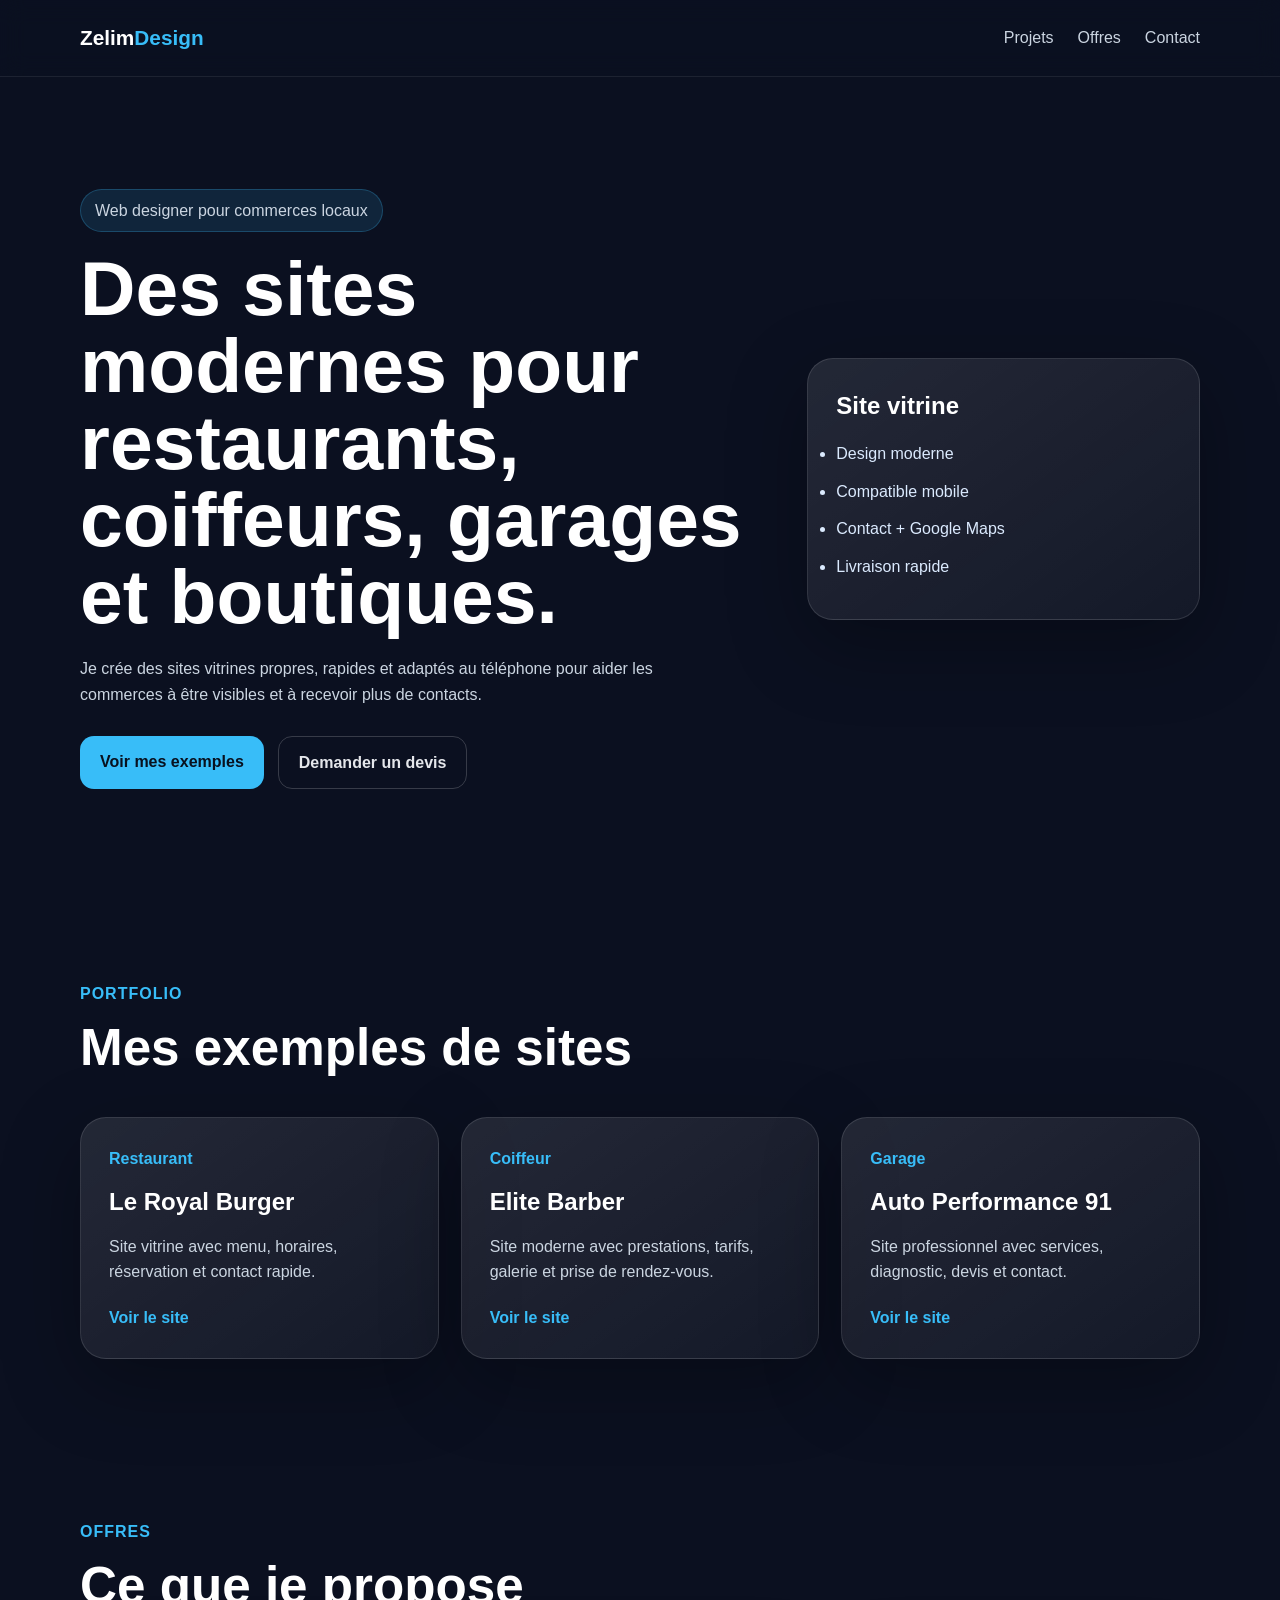
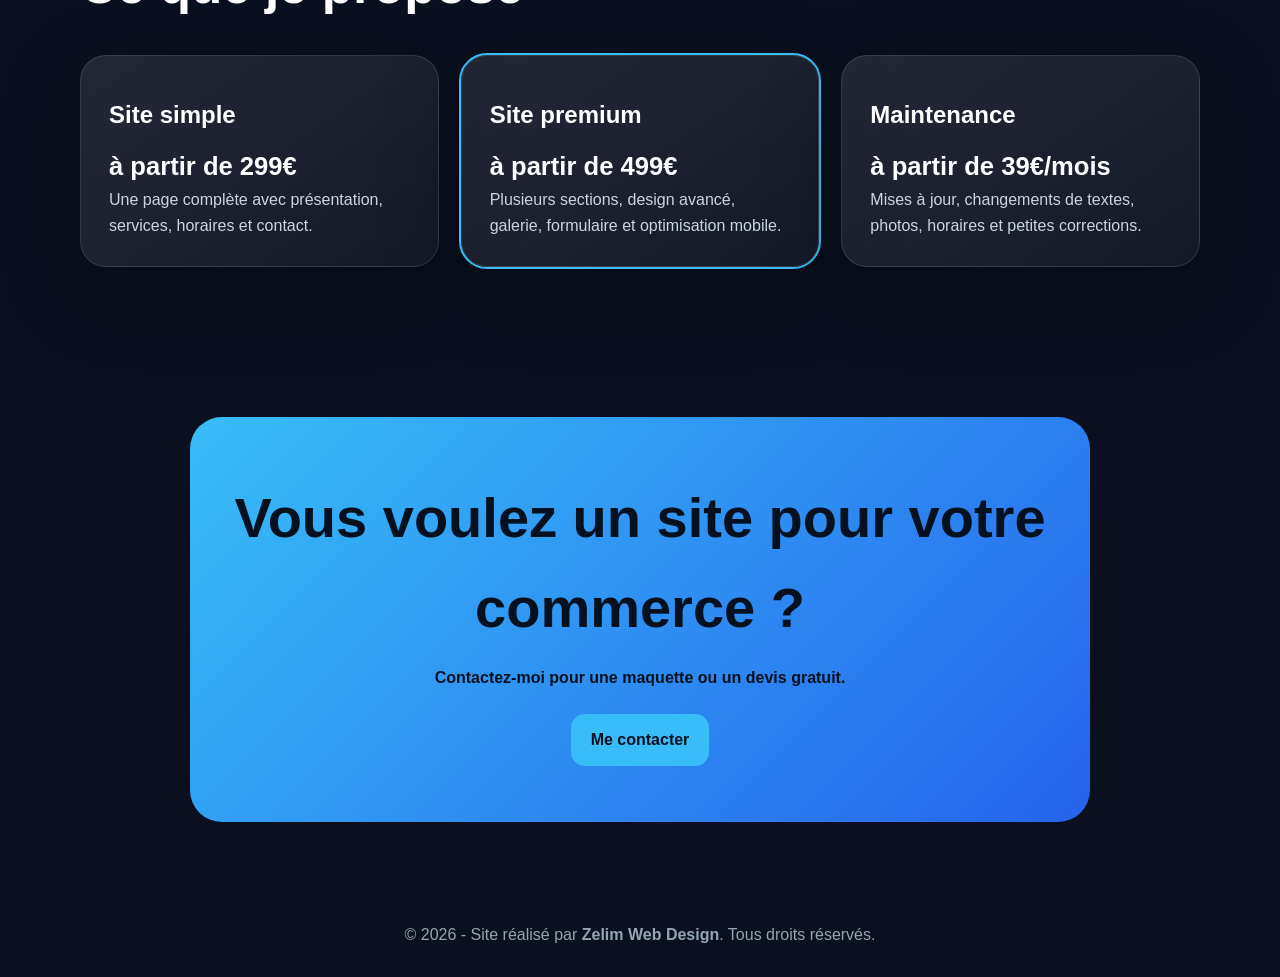
==== index.html @ 7e5e7289 "Add files via upload" ====
<!DOCTYPE html>
<html lang="fr">

<head>
  <meta charset="UTF-8" />
  <meta name="viewport" content="width=device-width, initial-scale=1.0" />
  <title>Zelim Web Design - Sites vitrines</title>
  <link rel="stylesheet" href="style.css" />
</head>

<body>
  <header class="header">
    <nav class="nav">
      <a href="#" class="logo">Zelim<span>Design</span></a>
      <div class="links">
        <a href="#projets">Projets</a>
        <a href="#offres">Offres</a>
        <a href="#contact">Contact</a>
      </div>
    </nav>
  </header>

  <main>
    <section class="hero">
      <div class="hero-text">
        <p class="badge">Web designer pour commerces locaux</p>
        <h1>Des sites modernes pour restaurants, coiffeurs, garages et boutiques.</h1>
        <p>
          Je crée des sites vitrines propres, rapides et adaptés au téléphone pour aider les commerces à être visibles
          et à recevoir plus de contacts.
        </p>
        <div class="hero-buttons">
          <a href="#projets" class="btn primary">Voir mes exemples</a>
          <a href="#contact" class="btn secondary">Demander un devis</a>
        </div>
      </div>
      <div class="hero-card">
        <h2>Site vitrine</h2>
        <ul>
          <li>Design moderne</li>
          <li>Compatible mobile</li>
          <li>Contact + Google Maps</li>
          <li>Livraison rapide</li>
        </ul>
      </div>
    </section>

    <section class="section" id="projets">
      <div class="section-title">
        <p>Portfolio</p>
        <h2>Mes exemples de sites</h2>
      </div>

      <div class="project-grid">
        <article class="project-card">
          <span>Restaurant</span>
          <h3>Le Royal Burger</h3>
          <p>Site vitrine avec menu, horaires, réservation et contact rapide.</p>
          <a href="resto/index.html">Voir le site</a>
        </article>

        <article class="project-card">
          <span>Coiffeur</span>
          <h3>Elite Barber</h3>
          <p>Site moderne avec prestations, tarifs, galerie et prise de rendez-vous.</p>
          <a href="coiffeur/index.html">Voir le site</a>
        </article>

        <article class="project-card">
          <span>Garage</span>
          <h3>Auto Performance 91</h3>
          <p>Site professionnel avec services, diagnostic, devis et contact.</p>
          <a href="garage/index.html">Voir le site</a>
        </article>
      </div>
    </section>

    <section class="section offers" id="offres">
      <div class="section-title">
        <p>Offres</p>
        <h2>Ce que je propose</h2>
      </div>

      <div class="offer-grid">
        <div class="offer">
          <h3>Site simple</h3>
          <p class="price">à partir de 299€</p>
          <p>Une page complète avec présentation, services, horaires et contact.</p>
        </div>
        <div class="offer featured">
          <h3>Site premium</h3>
          <p class="price">à partir de 499€</p>
          <p>Plusieurs sections, design avancé, galerie, formulaire et optimisation mobile.</p>
        </div>
        <div class="offer">
          <h3>Maintenance</h3>
          <p class="price">à partir de 39€/mois</p>
          <p>Mises à jour, changements de textes, photos, horaires et petites corrections.</p>
        </div>
      </div>
    </section>

    <section class="contact" id="contact">
      <h2>Vous voulez un site pour votre commerce ?</h2>
      <p>Contactez-moi pour une maquette ou un devis gratuit.</p>
      <a class="btn primary" href="mailto:zelim.05@outlook.fr">Me contacter</a>
    </section>
  </main>

  <footer>
    <p>© 2026 - Site réalisé par <strong>Zelim Web Design</strong>. Tous droits réservés.</p>
  </footer>
</body>

</html>
---- style.css ----
* {
  box-sizing: border-box;
  margin: 0;
  padding: 0;
}

body {
  font-family: Arial, sans-serif;
  background: #0b1020;
  color: #ffffff;
  line-height: 1.6;
}

a {
  color: inherit;
  text-decoration: none;
}

.header {
  position: sticky;
  top: 0;
  z-index: 10;
  background: rgba(11, 16, 32, 0.88);
  backdrop-filter: blur(12px);
  border-bottom: 1px solid rgba(255, 255, 255, 0.08);
}

.nav {
  width: min(1120px, 92%);
  margin: auto;
  height: 76px;
  display: flex;
  align-items: center;
  justify-content: space-between;
}

.logo {
  font-weight: 800;
  font-size: 1.3rem;
}

.logo span {
  color: #38bdf8;
}

.links {
  display: flex;
  gap: 24px;
  color: #cbd5e1;
}

.links a:hover {
  color: #38bdf8;
}

.hero {
  width: min(1120px, 92%);
  margin: auto;
  min-height: calc(100vh - 76px);
  display: grid;
  grid-template-columns: 1.4fr 0.8fr;
  align-items: center;
  gap: 40px;
  padding: 70px 0;
}

.badge {
  display: inline-block;
  color: #38bdf8;
  background: rgba(56, 189, 248, 0.12);
  border: 1px solid rgba(56, 189, 248, 0.25);
  padding: 8px 14px;
  border-radius: 999px;
  margin-bottom: 18px;
}

.hero h1 {
  font-size: clamp(2.4rem, 6vw, 5rem);
  line-height: 1;
  margin-bottom: 22px;
}

.hero p {
  color: #cbd5e1;
  max-width: 640px;
}

.hero-buttons {
  display: flex;
  gap: 14px;
  margin-top: 28px;
  flex-wrap: wrap;
}

.btn {
  display: inline-flex;
  padding: 13px 20px;
  border-radius: 14px;
  font-weight: 700;
}

.primary {
  background: #38bdf8;
  color: #08111f;
}

.secondary {
  border: 1px solid rgba(255, 255, 255, 0.18);
  color: #e5e7eb;
}

.hero-card,
.project-card,
.offer {
  background: linear-gradient(145deg, rgba(255, 255, 255, 0.1), rgba(255, 255, 255, 0.04));
  border: 1px solid rgba(255, 255, 255, 0.12);
  border-radius: 26px;
  padding: 28px;
  box-shadow: 0 24px 80px rgba(0, 0, 0, 0.3);
}

.hero-card h2 {
  margin-bottom: 16px;
}

.hero-card li {
  margin: 12px 0;
  color: #dbeafe;
}

.section {
  width: min(1120px, 92%);
  margin: auto;
  padding: 80px 0;
}

.section-title {
  margin-bottom: 28px;
}

.section-title p {
  color: #38bdf8;
  font-weight: 700;
  text-transform: uppercase;
  letter-spacing: 1px;
}

.section-title h2 {
  font-size: clamp(2rem, 4vw, 3.4rem);
}

.project-grid,
.offer-grid {
  display: grid;
  grid-template-columns: repeat(3, 1fr);
  gap: 22px;
}

.project-card span {
  color: #38bdf8;
  font-weight: 800;
}

.project-card h3,
.offer h3 {
  font-size: 1.5rem;
  margin: 12px 0;
}

.project-card p,
.offer p {
  color: #cbd5e1;
}

.project-card a {
  display: inline-block;
  margin-top: 20px;
  color: #38bdf8;
  font-weight: 800;
}

.price {
  font-size: 1.6rem;
  color: #ffffff !important;
  font-weight: 800;
}

.featured {
  outline: 2px solid #38bdf8;
}

.contact {
  width: min(900px, 92%);
  margin: 70px auto;
  text-align: center;
  background: linear-gradient(135deg, #38bdf8, #2563eb);
  color: #06111f;
  border-radius: 32px;
  padding: 56px 24px;
}

.contact h2 {
  font-size: clamp(2rem, 5vw, 3.5rem);
}

.contact p {
  margin: 12px 0 24px;
  font-weight: 600;
}

footer {
  text-align: center;
  color: #94a3b8;
  padding: 30px;
}

@media (max-width: 850px) {
  .links {
    display: none;
  }

  .hero {
    grid-template-columns: 1fr;
  }

  .project-grid,
  .offer-grid {
    grid-template-columns: 1fr;
  }

  footer {
    text-align: center;
    padding: 25px;
    background: #111;
    color: white;
    font-size: 14px;
  }

  footer strong {
    color: #00c3ff;
  }

  .watermark-logo {
    position: fixed;
    bottom: 20px;
    right: 20px;
    z-index: 9999;
    opacity: 0.25;
    pointer-events: none;
  }

  .watermark-logo img {
    width: 90px;
    height: auto;
    display: block;
  }

  .brand-logo img {
  width: 160px;
  height: auto;
  display: block;
}
}
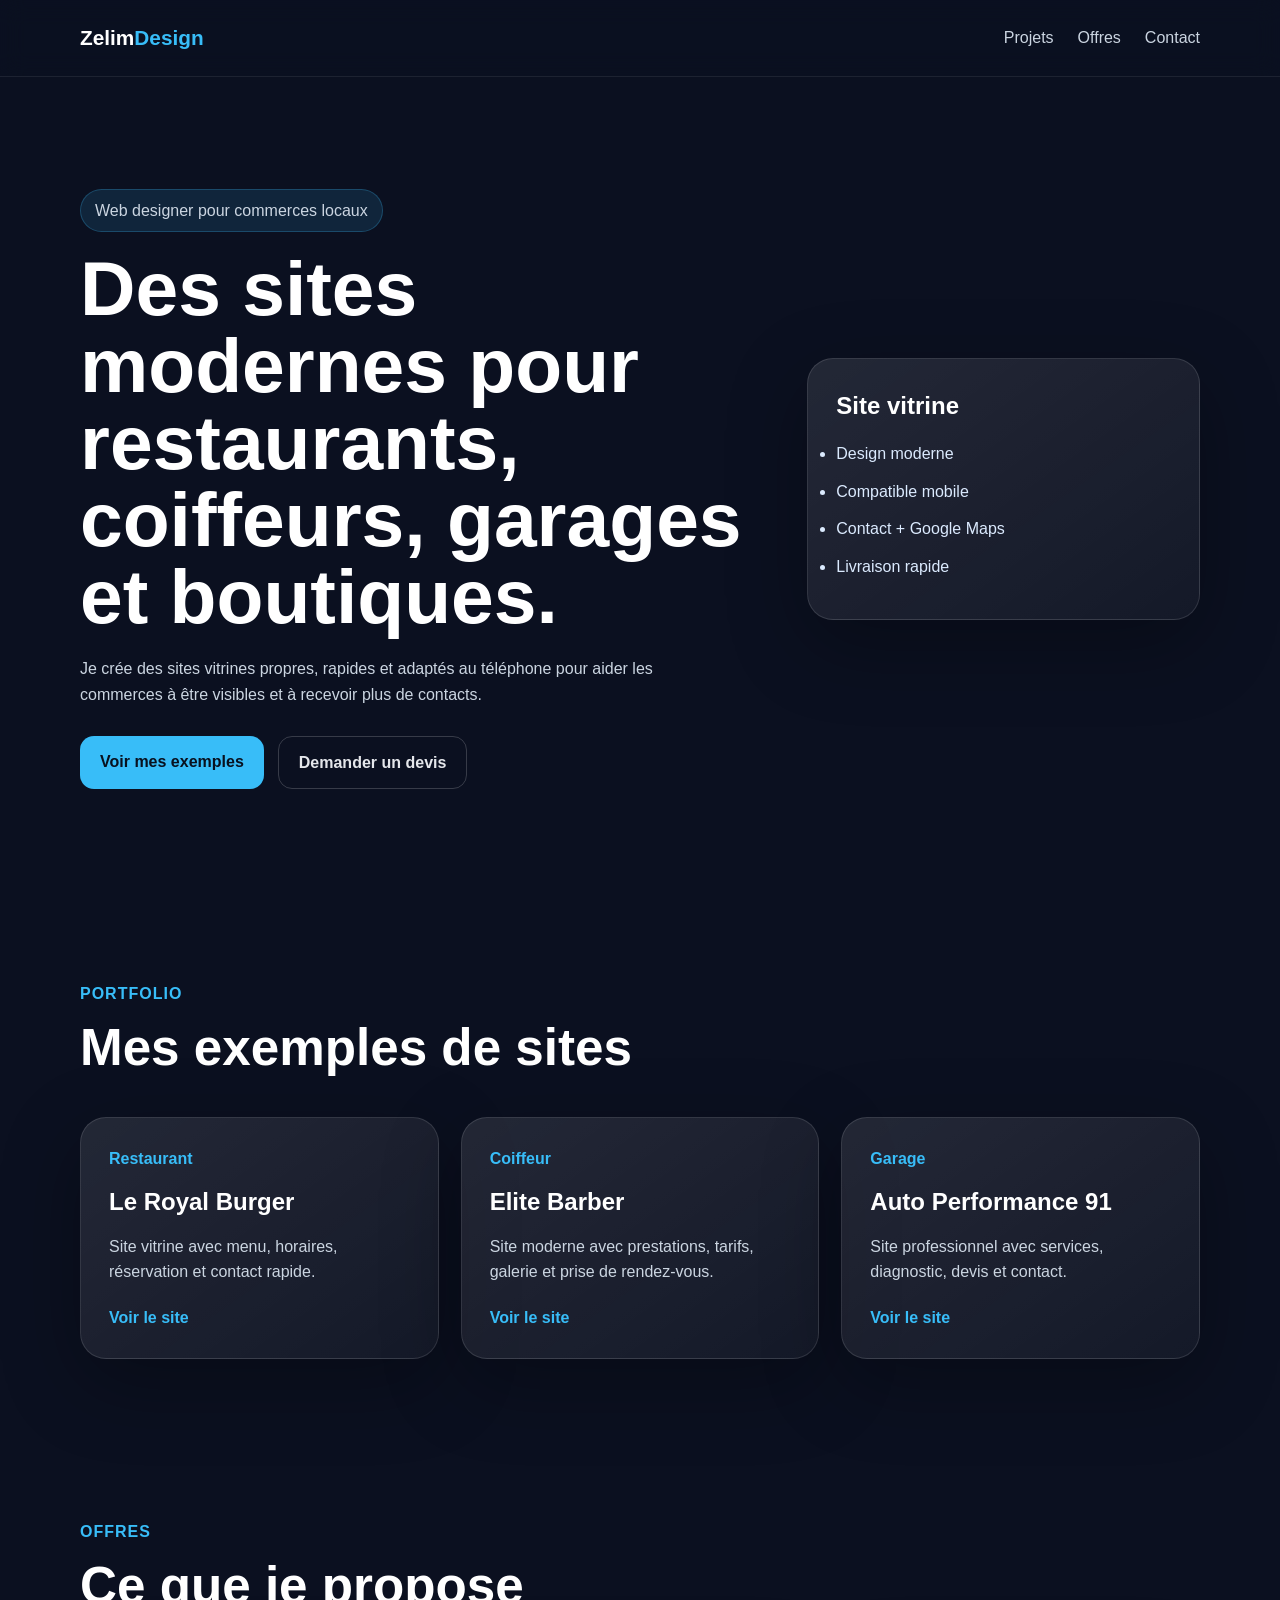
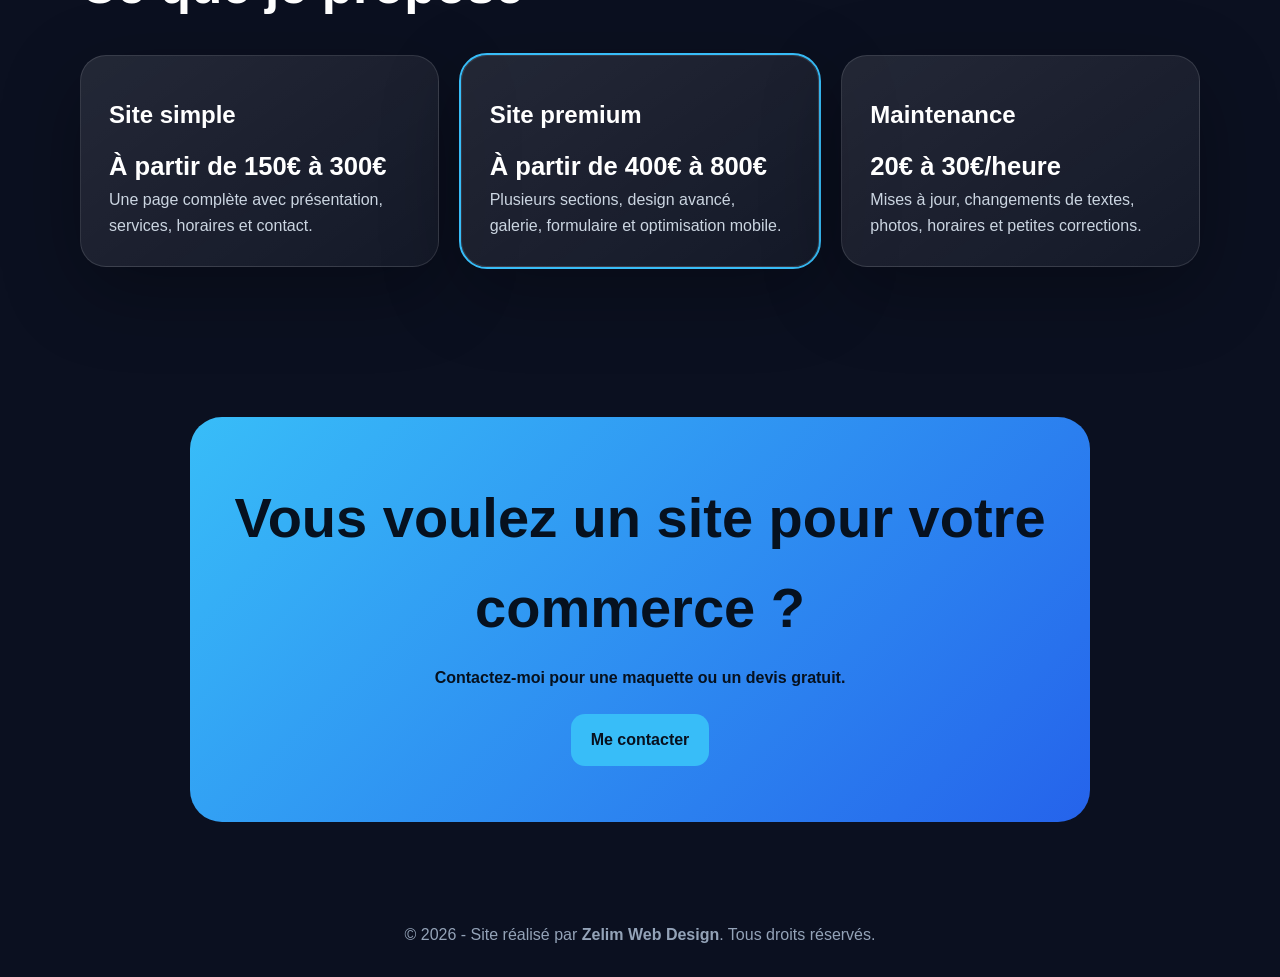
==== commit 842d0903: "Update index.html" ====
--- a/index.html
+++ b/index.html
@@ -84,17 +84,17 @@
       <div class="offer-grid">
         <div class="offer">
           <h3>Site simple</h3>
-          <p class="price">à partir de 299€</p>
+          <p class="price">À partir de 150€ à 300€</p>
           <p>Une page complète avec présentation, services, horaires et contact.</p>
         </div>
         <div class="offer featured">
           <h3>Site premium</h3>
-          <p class="price">à partir de 499€</p>
+          <p class="price">À partir de 400€ à 800€</p>
           <p>Plusieurs sections, design avancé, galerie, formulaire et optimisation mobile.</p>
         </div>
         <div class="offer">
           <h3>Maintenance</h3>
-          <p class="price">à partir de 39€/mois</p>
+          <p class="price">20€ à 30€/heure</p>
           <p>Mises à jour, changements de textes, photos, horaires et petites corrections.</p>
         </div>
       </div>
@@ -112,4 +112,4 @@
   </footer>
 </body>
 
-</html>+</html>
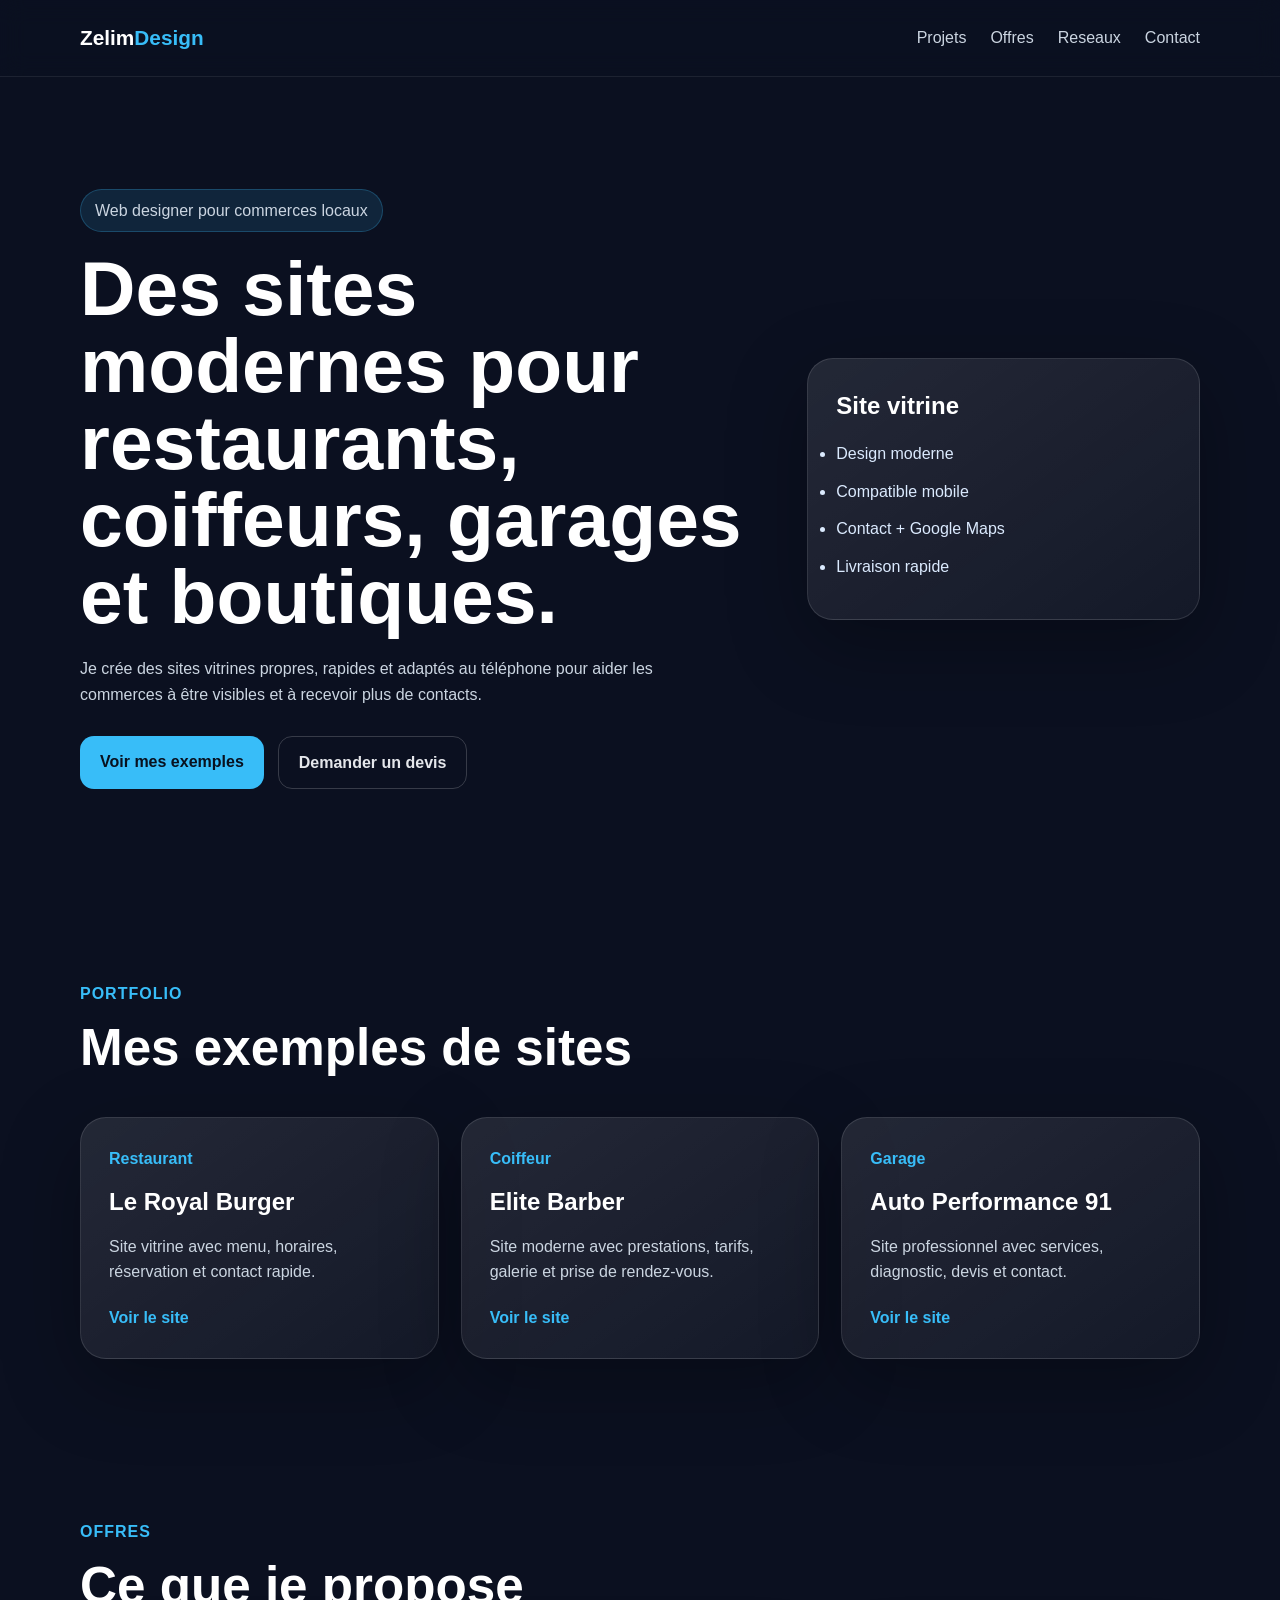
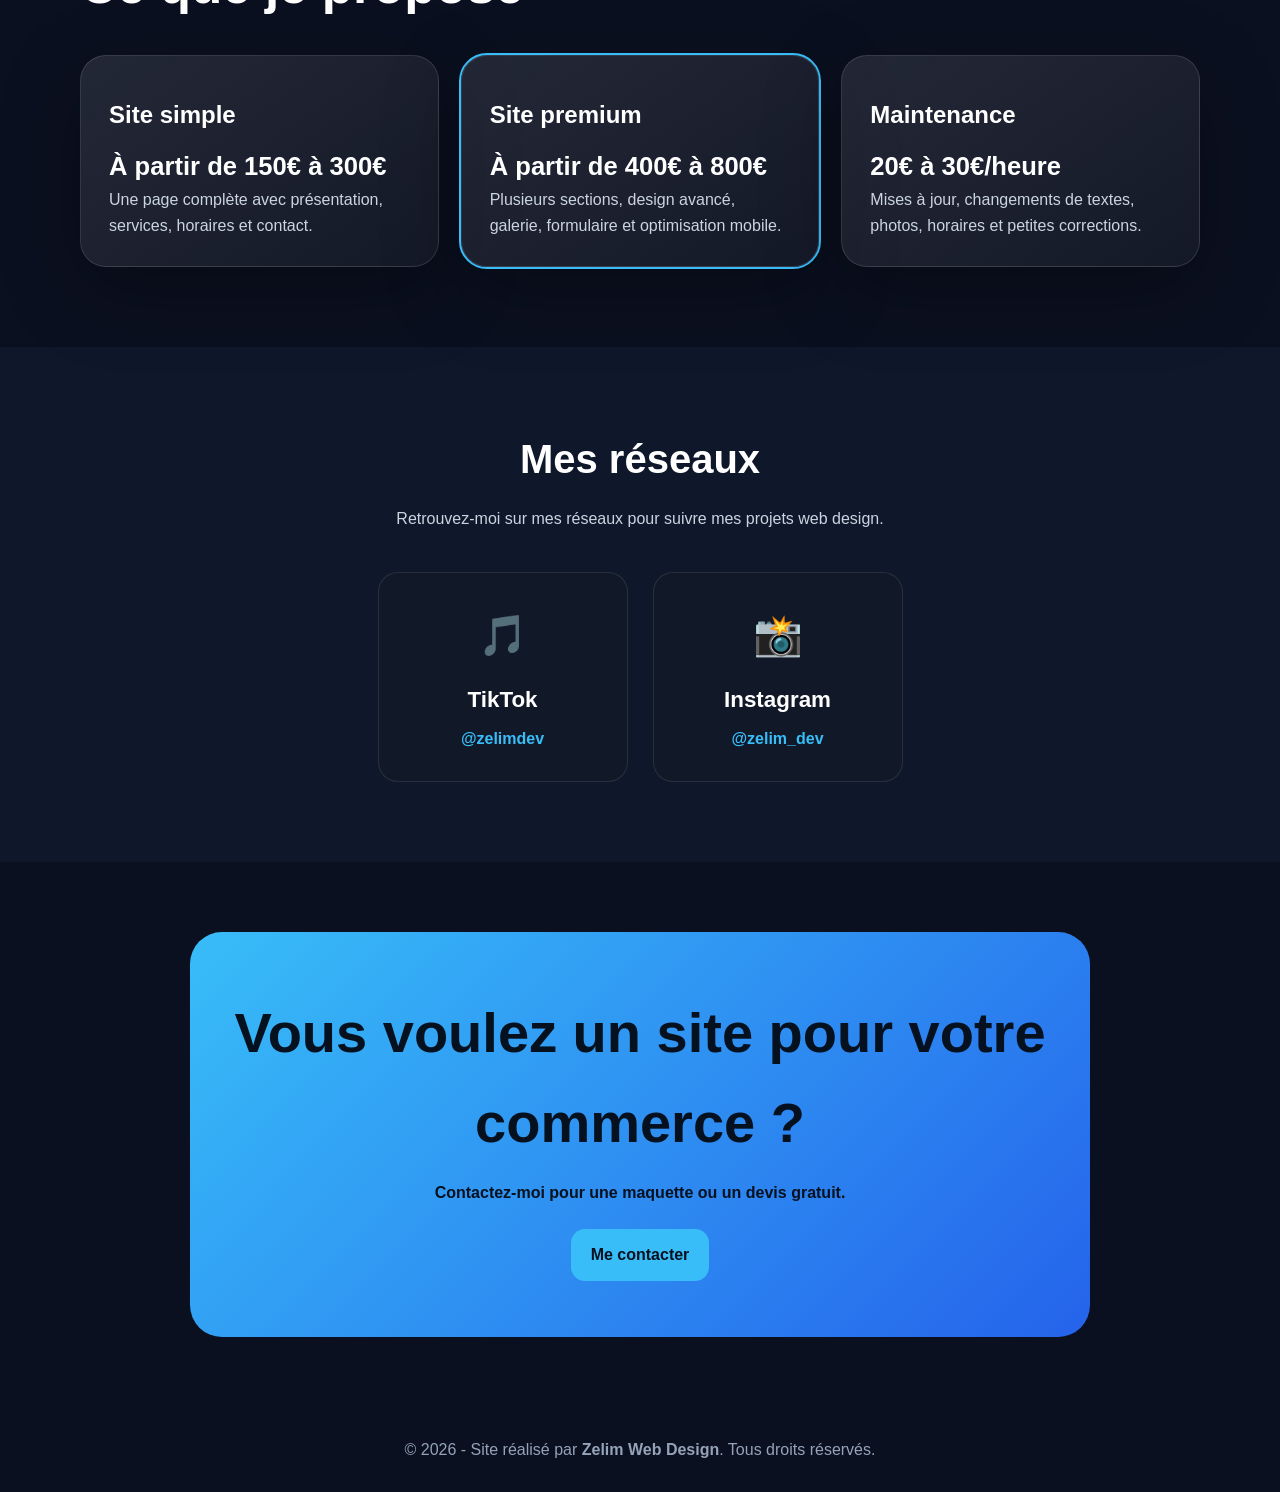
==== commit 23111a2b: "Add files via upload" ====
--- a/index.html
+++ b/index.html
@@ -15,6 +15,7 @@
       <div class="links">
         <a href="#projets">Projets</a>
         <a href="#offres">Offres</a>
+        <a href="#reseaux">Reseaux</a>
         <a href="#contact">Contact</a>
       </div>
     </nav>
@@ -100,10 +101,29 @@
       </div>
     </section>
 
+    <section class="reseaux" id="reseaux">
+  <h2>Mes réseaux</h2>
+  <p>Retrouvez-moi sur mes réseaux pour suivre mes projets web design.</p>
+
+  <div class="reseaux-container">
+    <a href="https://www.tiktok.com/@zelimdev" target="_blank" class="reseau-card">
+      <span class="icon">🎵</span>
+      <h3>TikTok</h3>
+      <p>@zelimdev</p>
+    </a>
+
+    <a href="https://www.instagram.com/zelim_dev" target="_blank" class="reseau-card">
+      <span class="icon">📸</span>
+      <h3>Instagram</h3>
+      <p>@zelim_dev</p>
+    </a>
+  </div>
+</section>
+
     <section class="contact" id="contact">
       <h2>Vous voulez un site pour votre commerce ?</h2>
       <p>Contactez-moi pour une maquette ou un devis gratuit.</p>
-      <a class="btn primary" href="mailto:zelim.05@outlook.fr">Me contacter</a>
+      <a class="btn primary" href="mailto:z.mataev@outlook.fr">Me contacter</a>
     </section>
   </main>
 
@@ -112,4 +132,4 @@
   </footer>
 </body>
 
-</html>
+</html>
--- a/style.css
+++ b/style.css
@@ -99,6 +99,27 @@
   font-weight: 700;
 }
 
+.btn-retour-menu {
+  position: fixed;
+  top: 20px;
+  left: 20px;
+  z-index: 9999;
+  padding: 12px 18px;
+  border-radius: 30px;
+  background: #0f172a;
+  color: white;
+  text-decoration: none;
+  font-weight: 600;
+  font-size: 14px;
+  box-shadow: 0 8px 20px rgba(0, 0, 0, 0.25);
+  transition: 0.3s ease;
+}
+
+.btn-retour-menu:hover {
+  background: #2563eb;
+  transform: translateY(-2px);
+}
+
 .primary {
   background: #38bdf8;
   color: #08111f;
@@ -189,6 +210,64 @@
   outline: 2px solid #38bdf8;
 }
 
+.reseaux {
+  padding: 80px 20px;
+  text-align: center;
+  background: #0f172a;
+  color: white;
+}
+
+.reseaux h2 {
+  font-size: 2.5rem;
+  margin-bottom: 15px;
+}
+
+.reseaux p {
+  color: #cbd5e1;
+  margin-bottom: 40px;
+}
+
+.reseaux-container {
+  display: flex;
+  justify-content: center;
+  gap: 25px;
+  flex-wrap: wrap;
+}
+
+.reseau-card {
+  width: 250px;
+  padding: 30px;
+  border-radius: 20px;
+  background: #111827;
+  color: white;
+  text-decoration: none;
+  border: 1px solid rgba(255, 255, 255, 0.1);
+  transition: 0.3s ease;
+}
+
+.reseau-card:hover {
+  transform: translateY(-8px);
+  background: #1e293b;
+  box-shadow: 0 15px 30px rgba(0, 0, 0, 0.35);
+}
+
+.reseau-card .icon {
+  font-size: 2.5rem;
+  display: block;
+  margin-bottom: 15px;
+}
+
+.reseau-card h3 {
+  font-size: 1.4rem;
+  margin-bottom: 8px;
+}
+
+.reseau-card p {
+  margin: 0;
+  color: #38bdf8;
+  font-weight: 600;
+}
+
 .contact {
   width: min(900px, 92%);
   margin: 70px auto;
@@ -260,4 +339,5 @@
   height: auto;
   display: block;
 }
+
 }
